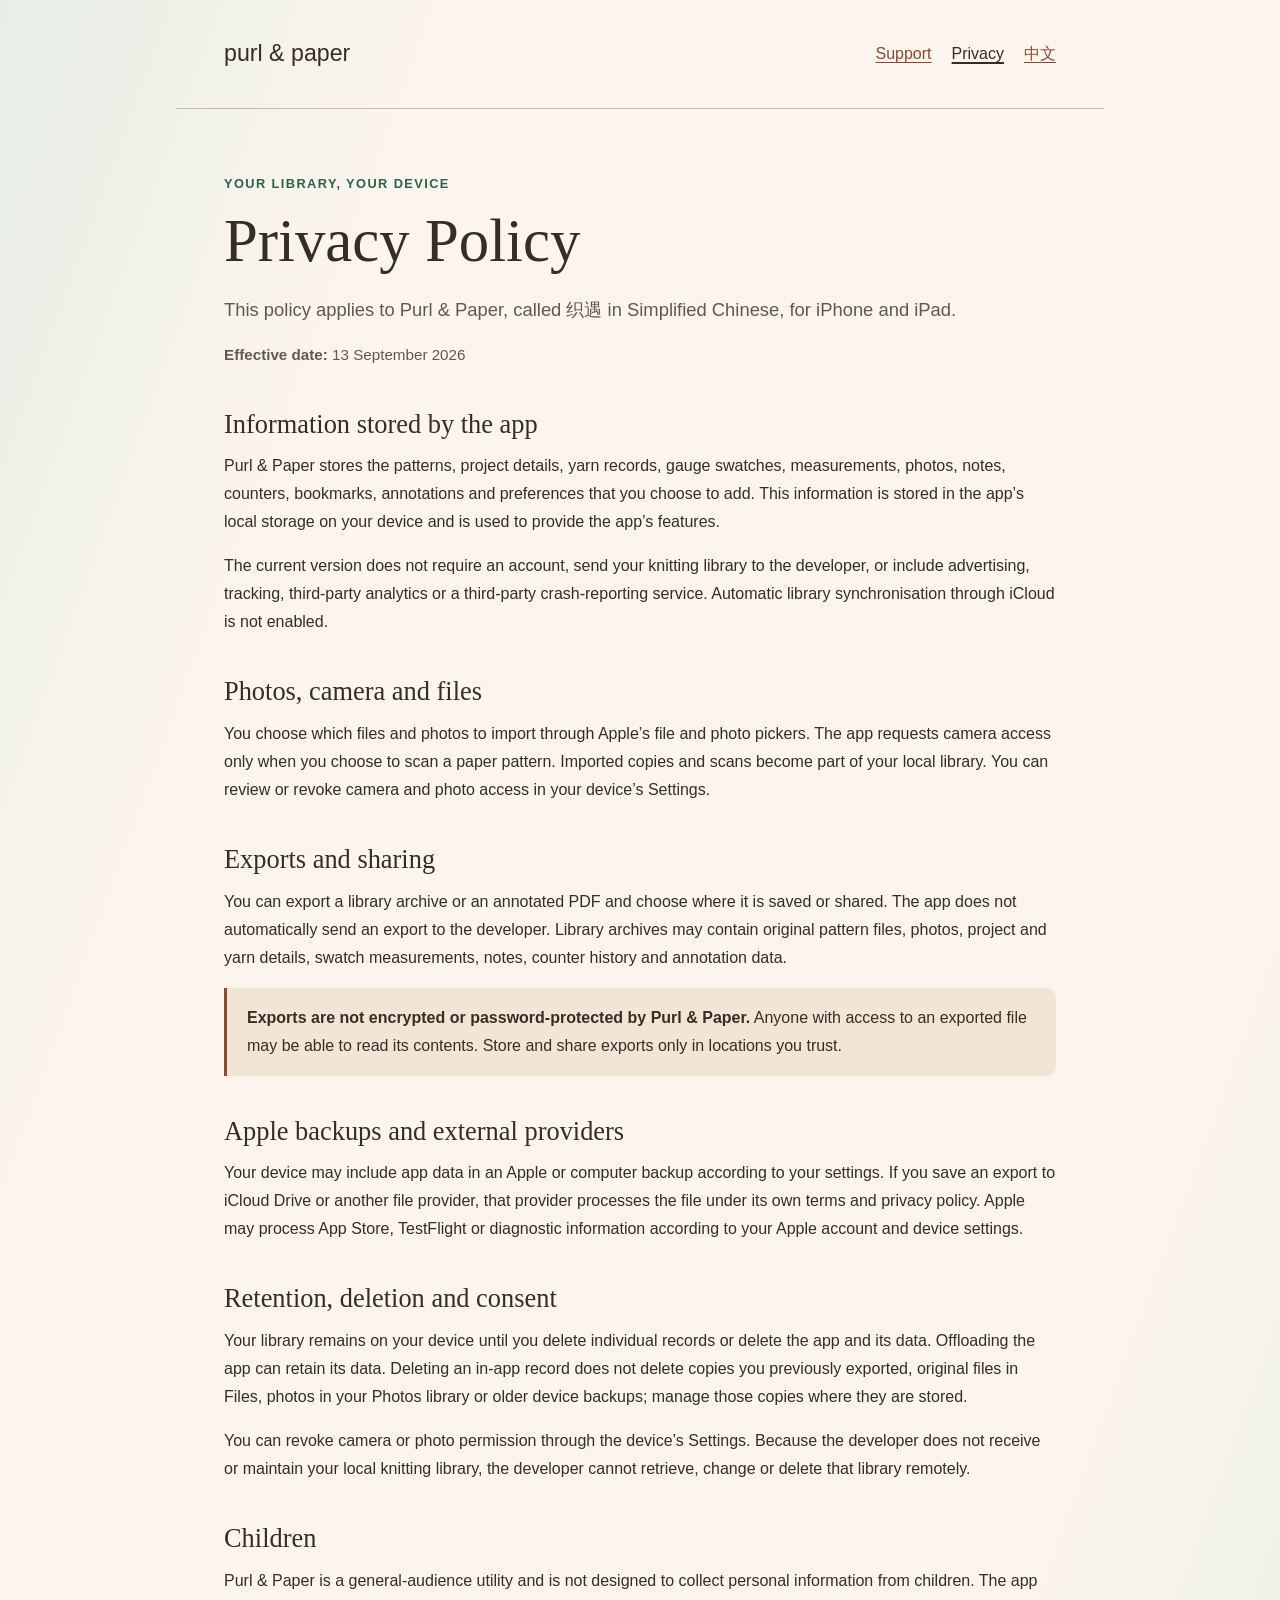
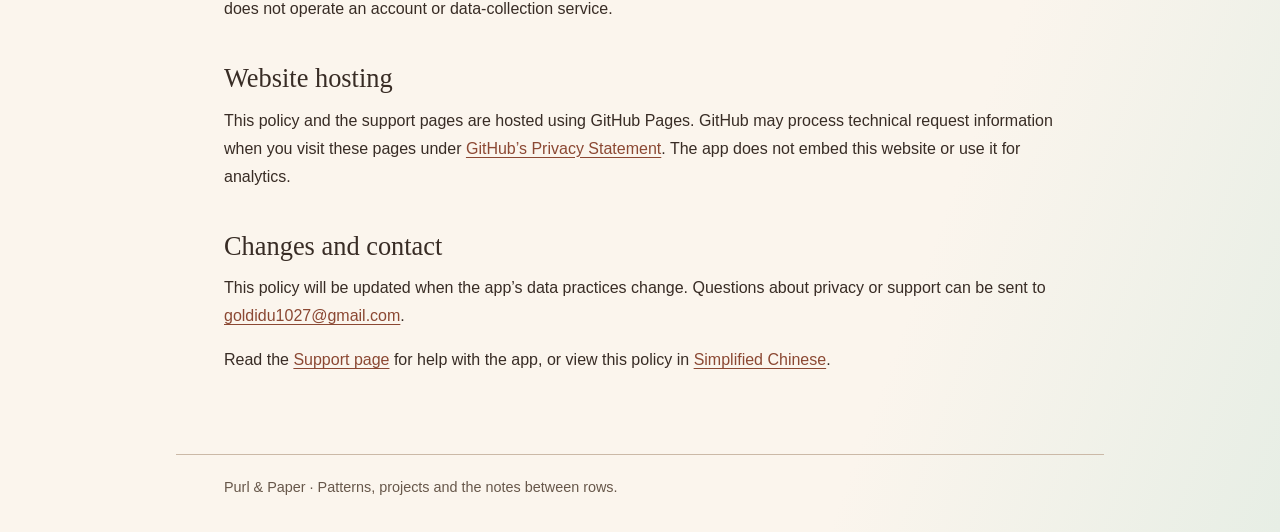
==== privacy.html @ 14161ee5 "Publish privacy and support website" ====
<!doctype html>
<html lang="en">
<head>
  <meta charset="utf-8">
  <meta name="viewport" content="width=device-width, initial-scale=1">
  <meta name="description" content="Privacy policy for Purl &amp; Paper, the private knitting companion for iPhone and iPad.">
  <title>Privacy Policy · Purl &amp; Paper</title>
  <link rel="stylesheet" href="styles.css">
</head>
<body>
  <a class="skip" href="#main">Skip to content</a>
  <header>
    <a class="brand" href="index.html">purl &amp; paper</a>
    <nav aria-label="Main"><a href="support.html">Support</a><a href="privacy.html" aria-current="page">Privacy</a><a lang="zh-Hans" href="privacy-zh.html">中文</a></nav>
  </header>
  <main id="main">
    <p class="eyebrow">Your library, your device</p>
    <h1>Privacy Policy</h1>
    <p class="intro">This policy applies to Purl &amp; Paper, called 织遇 in Simplified Chinese, for iPhone and iPad.</p>
    <p class="meta"><strong>Effective date:</strong> 13 September 2026</p>

    <h2>Information stored by the app</h2>
    <p>Purl &amp; Paper stores the patterns, project details, yarn records, gauge swatches, measurements, photos, notes, counters, bookmarks, annotations and preferences that you choose to add. This information is stored in the app’s local storage on your device and is used to provide the app’s features.</p>
    <p>The current version does not require an account, send your knitting library to the developer, or include advertising, tracking, third-party analytics or a third-party crash-reporting service. Automatic library synchronisation through iCloud is not enabled.</p>

    <h2>Photos, camera and files</h2>
    <p>You choose which files and photos to import through Apple’s file and photo pickers. The app requests camera access only when you choose to scan a paper pattern. Imported copies and scans become part of your local library. You can review or revoke camera and photo access in your device’s Settings.</p>

    <h2>Exports and sharing</h2>
    <p>You can export a library archive or an annotated PDF and choose where it is saved or shared. The app does not automatically send an export to the developer. Library archives may contain original pattern files, photos, project and yarn details, swatch measurements, notes, counter history and annotation data.</p>
    <p class="note"><strong>Exports are not encrypted or password-protected by Purl &amp; Paper.</strong> Anyone with access to an exported file may be able to read its contents. Store and share exports only in locations you trust.</p>

    <h2>Apple backups and external providers</h2>
    <p>Your device may include app data in an Apple or computer backup according to your settings. If you save an export to iCloud Drive or another file provider, that provider processes the file under its own terms and privacy policy. Apple may process App Store, TestFlight or diagnostic information according to your Apple account and device settings.</p>

    <h2>Retention, deletion and consent</h2>
    <p>Your library remains on your device until you delete individual records or delete the app and its data. Offloading the app can retain its data. Deleting an in-app record does not delete copies you previously exported, original files in Files, photos in your Photos library or older device backups; manage those copies where they are stored.</p>
    <p>You can revoke camera or photo permission through the device’s Settings. Because the developer does not receive or maintain your local knitting library, the developer cannot retrieve, change or delete that library remotely.</p>

    <h2>Children</h2>
    <p>Purl &amp; Paper is a general-audience utility and is not designed to collect personal information from children. The app does not operate an account or data-collection service.</p>

    <h2>Website hosting</h2>
    <p>This policy and the support pages are hosted using GitHub Pages. GitHub may process technical request information when you visit these pages under <a href="https://docs.github.com/en/site-policy/privacy-policies/github-general-privacy-statement">GitHub’s Privacy Statement</a>. The app does not embed this website or use it for analytics.</p>

    <h2>Changes and contact</h2>
    <p>This policy will be updated when the app’s data practices change. Questions about privacy or support can be sent to <a href="mailto:goldidu1027@gmail.com">goldidu1027@gmail.com</a>.</p>
    <p>Read the <a href="support.html">Support page</a> for help with the app, or view this policy in <a lang="zh-Hans" href="privacy-zh.html">Simplified Chinese</a>.</p>
  </main>
  <footer>Purl &amp; Paper · Patterns, projects and the notes between rows.</footer>
</body>
</html>
---- styles.css ----
:root {
  color-scheme: light;
  --paper: #fbf5ed;
  --linen: #f1e6d6;
  --sage: #e7eee5;
  --ink: #382c25;
  --muted: #67574a;
  --accent: #8b4833;
  --forest: #2f614d;
  --line: #cbb9a7;
  --shadow: rgb(56 44 37 / .08);
}
* { box-sizing: border-box; }
html { background: var(--sage); }
body { min-height: 100vh; margin: 0; background: linear-gradient(110deg, var(--sage), var(--paper) 22%, var(--paper) 78%, var(--sage)); color: var(--ink); font: 1rem/1.75 -apple-system, BlinkMacSystemFont, "Segoe UI", "PingFang SC", sans-serif; }
a { color: var(--accent); text-underline-offset: .2em; text-decoration-thickness: .08em; }
a:hover { text-decoration-thickness: .15em; }
a:focus-visible { outline: 3px solid var(--forest); outline-offset: 5px; border-radius: 4px; }
.skip { position: absolute; left: 1rem; top: -6rem; padding: .5rem 1rem; background: var(--paper); z-index: 1; }
.skip:focus { top: 1rem; }
header, main, footer { width: min(100%, 58rem); margin: 0 auto; padding-left: clamp(1.25rem, 5vw, 3rem); padding-right: clamp(1.25rem, 5vw, 3rem); }
header { display: flex; align-items: center; justify-content: space-between; gap: 1rem; flex-wrap: wrap; padding-top: 2rem; padding-bottom: 2rem; border-bottom: 1px solid var(--line); }
.brand { color: var(--ink); font: 1.45rem/1.2 -apple-system, BlinkMacSystemFont, "Segoe UI", "PingFang SC", sans-serif; text-decoration: none; }
nav { display: flex; flex-wrap: wrap; gap: .25rem 1.25rem; }
nav a { display: inline-flex; align-items: center; min-height: 44px; }
nav [aria-current="page"] { color: var(--ink); text-decoration-thickness: .15em; }
main { padding-top: clamp(2rem, 5vw, 4rem); padding-bottom: 4rem; }
.eyebrow { margin: 0 0 .6rem; color: var(--forest); font-size: .8rem; letter-spacing: .11em; text-transform: uppercase; font-weight: 700; }
h1, h2 { font-family: Georgia, "Times New Roman", "Songti SC", serif; font-weight: 400; line-height: 1.2; text-wrap: balance; }
h1 { font-size: clamp(2.4rem, 6vw, 3.8rem); margin: 0 0 1rem; }
h2 { font-size: 1.65rem; margin: 2.5rem 0 .6rem; }
p { margin: .75rem 0 1rem; }
.intro { max-width: 46rem; font-size: 1.15rem; color: var(--muted); }
.meta { color: var(--muted); font-size: .95rem; }
.note { padding: 1rem 1.25rem; background: var(--linen); border-left: 3px solid var(--accent); border-radius: 0 .6rem .6rem 0; }
.link-grid { display: grid; grid-template-columns: repeat(auto-fit, minmax(min(100%, 18rem), 1fr)); gap: 1rem; margin-top: 2.5rem; }
.link-card { display: flex; flex-direction: column; gap: .35rem; min-height: 10rem; padding: 1.4rem; color: var(--ink); background: rgb(255 250 244 / .82); border: 1px solid var(--line); border-radius: 1rem; box-shadow: 0 .4rem 1.2rem var(--shadow); text-decoration: none; }
.link-card strong { color: var(--forest); font: 1.55rem/1.25 Georgia, "Times New Roman", "Songti SC", serif; }
.link-card span { color: var(--muted); }
strong { font-weight: 650; }
code { font-size: .95em; overflow-wrap: anywhere; }
footer { border-top: 1px solid var(--line); padding-top: 1.25rem; padding-bottom: 2rem; color: var(--muted); font-size: .9rem; }
@media (max-width: 34rem) { header { align-items: flex-start; } nav { width: 100%; } h1 { font-size: 2.45rem; } }
@media (prefers-contrast: more) { :root { --muted: #382c25; --accent: #743822; --line: #786454; } }
@media (prefers-reduced-motion: no-preference) { .link-card { transition: transform .16s ease, box-shadow .16s ease; } .link-card:hover { transform: translateY(-2px); box-shadow: 0 .6rem 1.5rem rgb(56 44 37 / .12); } }
@media print { header, footer, .skip { display: none; } html, body { background: white; } main { max-width: none; padding: 0; } h2 { break-after: avoid; } a { color: black; } }
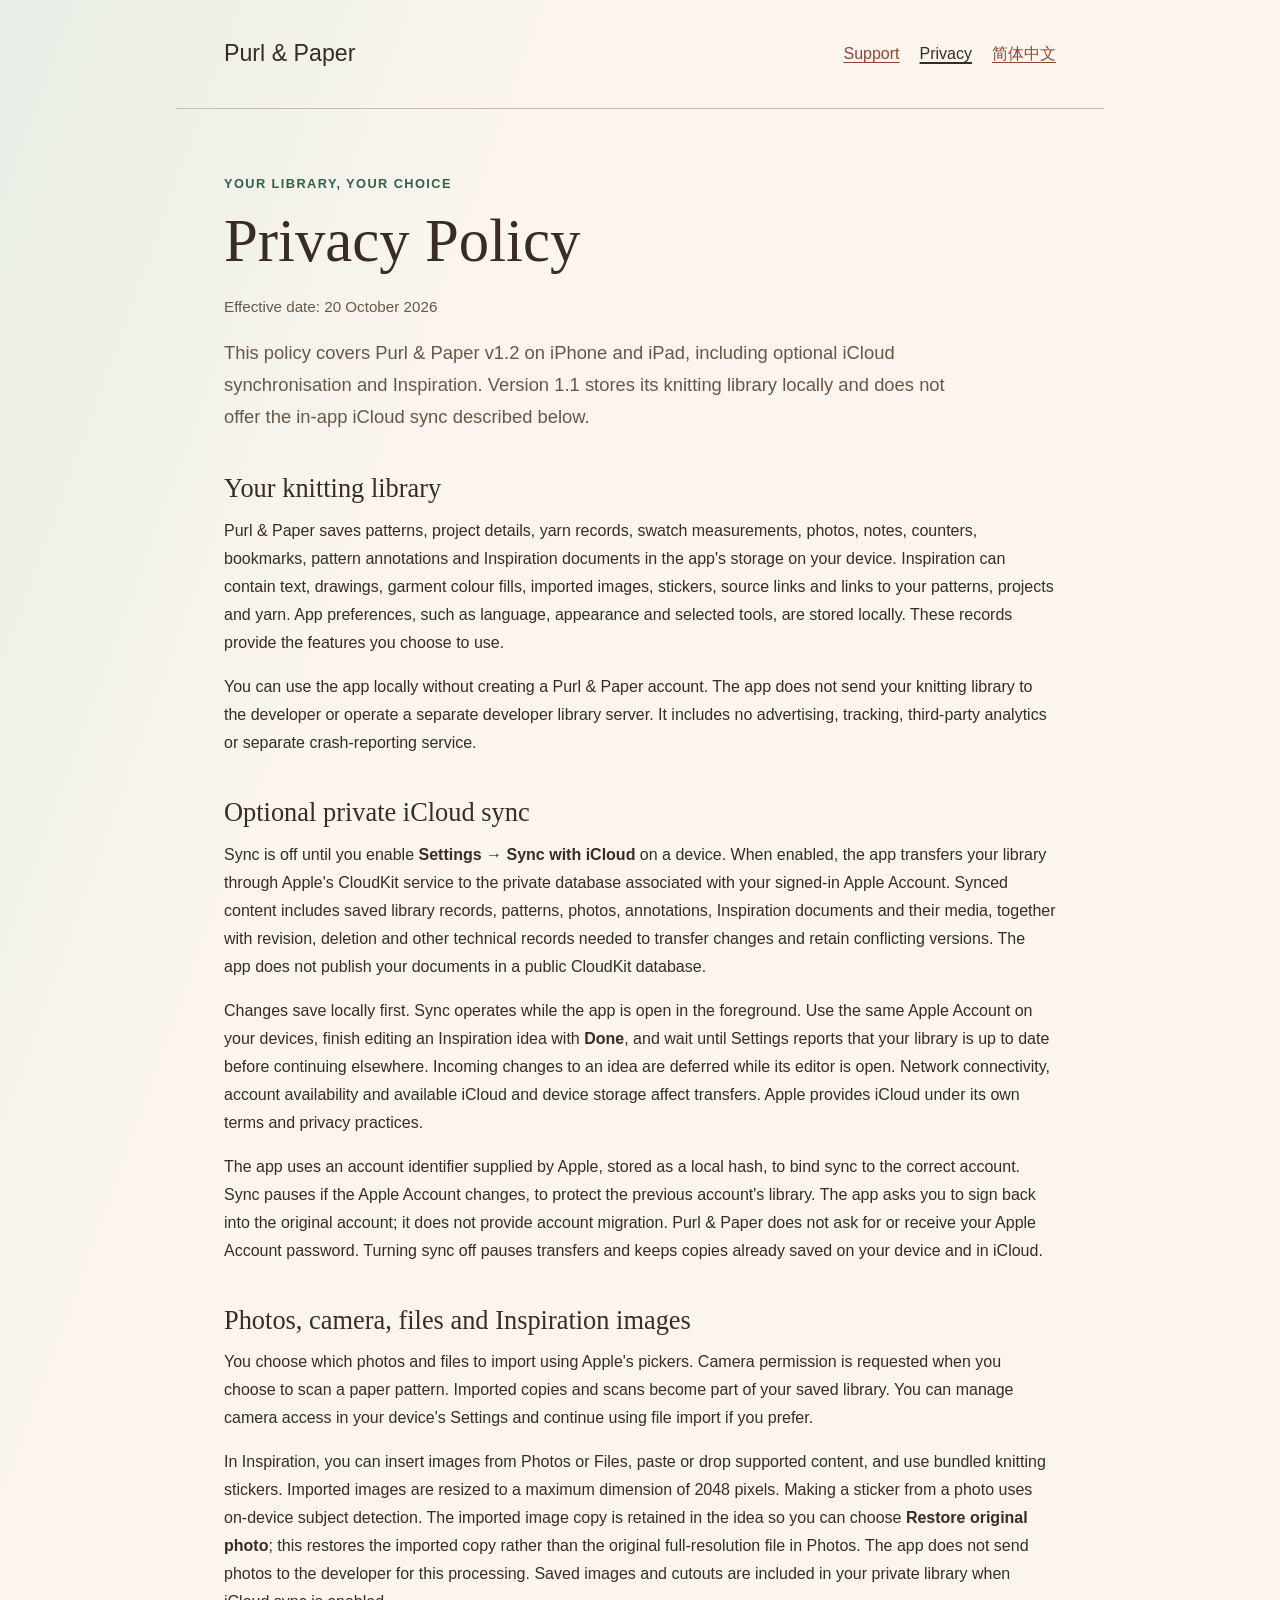
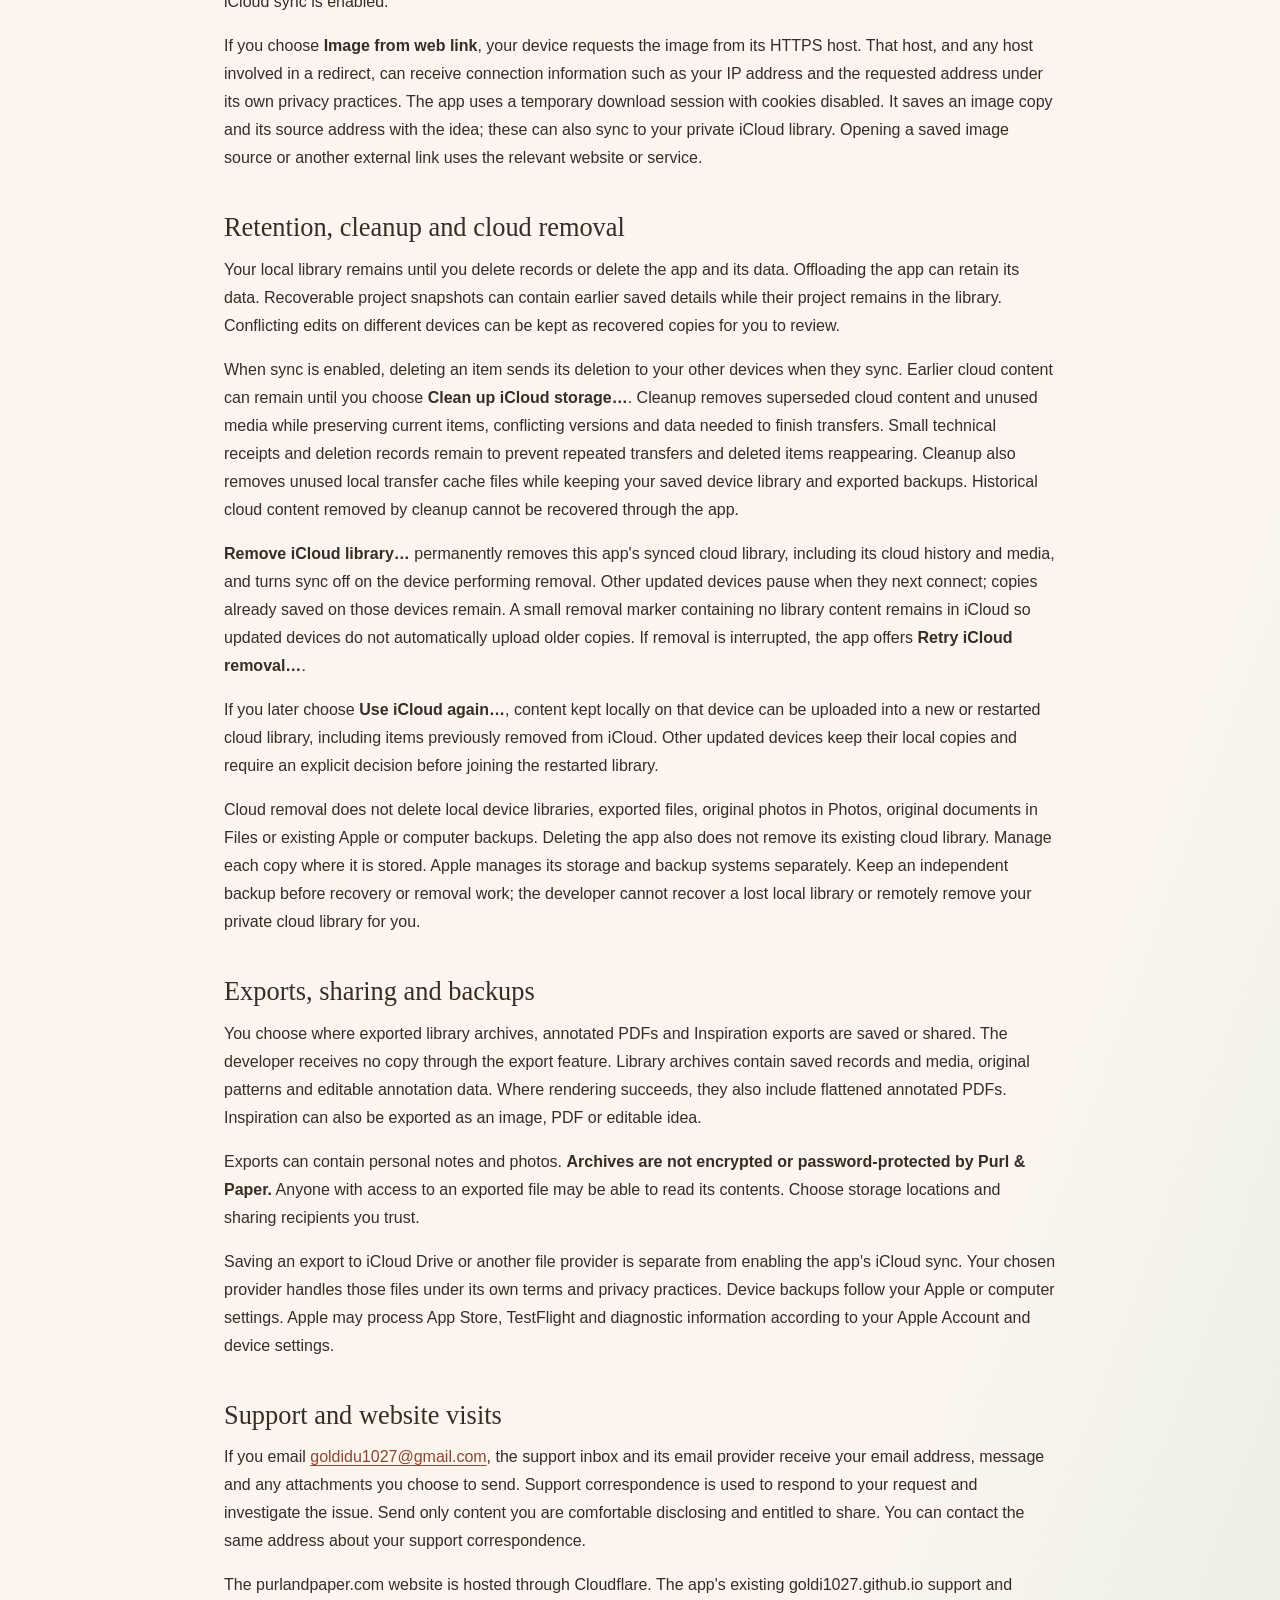
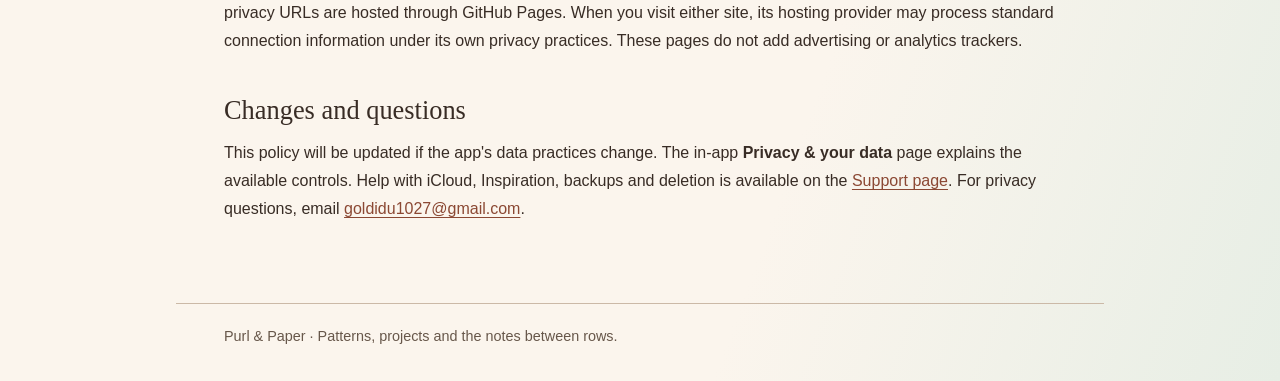
==== commit 855c4f63: "Update privacy and support for v1.2 iCloud and Inspiration" ====
--- a/privacy.html
+++ b/privacy.html
@@ -3,49 +3,47 @@
 <head>
   <meta charset="utf-8">
   <meta name="viewport" content="width=device-width, initial-scale=1">
-  <meta name="description" content="Privacy policy for Purl &amp; Paper, the private knitting companion for iPhone and iPad.">
-  <title>Privacy Policy · Purl &amp; Paper</title>
+  <meta name="description" content="How Purl &amp; Paper v1.2 handles your knitting library, optional private iCloud sync and Inspiration images.">
+  <title>Privacy · Purl &amp; Paper</title>
   <link rel="stylesheet" href="styles.css">
 </head>
 <body>
   <a class="skip" href="#main">Skip to content</a>
   <header>
-    <a class="brand" href="index.html">purl &amp; paper</a>
-    <nav aria-label="Main"><a href="support.html">Support</a><a href="privacy.html" aria-current="page">Privacy</a><a lang="zh-Hans" href="privacy-zh.html">中文</a></nav>
+    <a class="brand" href="support.html">Purl &amp; Paper</a>
+    <nav aria-label="Main"><a href="support.html">Support</a><a href="privacy.html" aria-current="page">Privacy</a><a lang="zh-Hans" href="privacy-zh.html">简体中文</a></nav>
   </header>
   <main id="main">
-    <p class="eyebrow">Your library, your device</p>
+    <p class="eyebrow">Your library, your choice</p>
     <h1>Privacy Policy</h1>
-    <p class="intro">This policy applies to Purl &amp; Paper, called 织遇 in Simplified Chinese, for iPhone and iPad.</p>
-    <p class="meta"><strong>Effective date:</strong> 13 September 2026</p>
-
-    <h2>Information stored by the app</h2>
-    <p>Purl &amp; Paper stores the patterns, project details, yarn records, gauge swatches, measurements, photos, notes, counters, bookmarks, annotations and preferences that you choose to add. This information is stored in the app’s local storage on your device and is used to provide the app’s features.</p>
-    <p>The current version does not require an account, send your knitting library to the developer, or include advertising, tracking, third-party analytics or a third-party crash-reporting service. Automatic library synchronisation through iCloud is not enabled.</p>
-
-    <h2>Photos, camera and files</h2>
-    <p>You choose which files and photos to import through Apple’s file and photo pickers. The app requests camera access only when you choose to scan a paper pattern. Imported copies and scans become part of your local library. You can review or revoke camera and photo access in your device’s Settings.</p>
-
-    <h2>Exports and sharing</h2>
-    <p>You can export a library archive or an annotated PDF and choose where it is saved or shared. The app does not automatically send an export to the developer. Library archives may contain original pattern files, photos, project and yarn details, swatch measurements, notes, counter history and annotation data.</p>
-    <p class="note"><strong>Exports are not encrypted or password-protected by Purl &amp; Paper.</strong> Anyone with access to an exported file may be able to read its contents. Store and share exports only in locations you trust.</p>
-
-    <h2>Apple backups and external providers</h2>
-    <p>Your device may include app data in an Apple or computer backup according to your settings. If you save an export to iCloud Drive or another file provider, that provider processes the file under its own terms and privacy policy. Apple may process App Store, TestFlight or diagnostic information according to your Apple account and device settings.</p>
-
-    <h2>Retention, deletion and consent</h2>
-    <p>Your library remains on your device until you delete individual records or delete the app and its data. Offloading the app can retain its data. Deleting an in-app record does not delete copies you previously exported, original files in Files, photos in your Photos library or older device backups; manage those copies where they are stored.</p>
-    <p>You can revoke camera or photo permission through the device’s Settings. Because the developer does not receive or maintain your local knitting library, the developer cannot retrieve, change or delete that library remotely.</p>
-
-    <h2>Children</h2>
-    <p>Purl &amp; Paper is a general-audience utility and is not designed to collect personal information from children. The app does not operate an account or data-collection service.</p>
-
-    <h2>Website hosting</h2>
-    <p>This policy and the support pages are hosted using GitHub Pages. GitHub may process technical request information when you visit these pages under <a href="https://docs.github.com/en/site-policy/privacy-policies/github-general-privacy-statement">GitHub’s Privacy Statement</a>. The app does not embed this website or use it for analytics.</p>
-
-    <h2>Changes and contact</h2>
-    <p>This policy will be updated when the app’s data practices change. Questions about privacy or support can be sent to <a href="mailto:goldidu1027@gmail.com">goldidu1027@gmail.com</a>.</p>
-    <p>Read the <a href="support.html">Support page</a> for help with the app, or view this policy in <a lang="zh-Hans" href="privacy-zh.html">Simplified Chinese</a>.</p>
+    <p class="meta">Effective date: 20 October 2026</p>
+    <p class="intro">This policy covers Purl &amp; Paper v1.2 on iPhone and iPad, including optional iCloud synchronisation and Inspiration. Version 1.1 stores its knitting library locally and does not offer the in-app iCloud sync described below.</p>
+    <h2>Your knitting library</h2>
+    <p>Purl &amp; Paper saves patterns, project details, yarn records, swatch measurements, photos, notes, counters, bookmarks, pattern annotations and Inspiration documents in the app's storage on your device. Inspiration can contain text, drawings, garment colour fills, imported images, stickers, source links and links to your patterns, projects and yarn. App preferences, such as language, appearance and selected tools, are stored locally. These records provide the features you choose to use.</p>
+    <p>You can use the app locally without creating a Purl &amp; Paper account. The app does not send your knitting library to the developer or operate a separate developer library server. It includes no advertising, tracking, third-party analytics or separate crash-reporting service.</p>
+    <h2>Optional private iCloud sync</h2>
+    <p>Sync is off until you enable <strong>Settings → Sync with iCloud</strong> on a device. When enabled, the app transfers your library through Apple's CloudKit service to the private database associated with your signed-in Apple Account. Synced content includes saved library records, patterns, photos, annotations, Inspiration documents and their media, together with revision, deletion and other technical records needed to transfer changes and retain conflicting versions. The app does not publish your documents in a public CloudKit database.</p>
+    <p>Changes save locally first. Sync operates while the app is open in the foreground. Use the same Apple Account on your devices, finish editing an Inspiration idea with <strong>Done</strong>, and wait until Settings reports that your library is up to date before continuing elsewhere. Incoming changes to an idea are deferred while its editor is open. Network connectivity, account availability and available iCloud and device storage affect transfers. Apple provides iCloud under its own terms and privacy practices.</p>
+    <p>The app uses an account identifier supplied by Apple, stored as a local hash, to bind sync to the correct account. Sync pauses if the Apple Account changes, to protect the previous account's library. The app asks you to sign back into the original account; it does not provide account migration. Purl &amp; Paper does not ask for or receive your Apple Account password. Turning sync off pauses transfers and keeps copies already saved on your device and in iCloud.</p>
+    <h2>Photos, camera, files and Inspiration images</h2>
+    <p>You choose which photos and files to import using Apple's pickers. Camera permission is requested when you choose to scan a paper pattern. Imported copies and scans become part of your saved library. You can manage camera access in your device's Settings and continue using file import if you prefer.</p>
+    <p>In Inspiration, you can insert images from Photos or Files, paste or drop supported content, and use bundled knitting stickers. Imported images are resized to a maximum dimension of 2048 pixels. Making a sticker from a photo uses on-device subject detection. The imported image copy is retained in the idea so you can choose <strong>Restore original photo</strong>; this restores the imported copy rather than the original full-resolution file in Photos. The app does not send photos to the developer for this processing. Saved images and cutouts are included in your private library when iCloud sync is enabled.</p>
+    <p>If you choose <strong>Image from web link</strong>, your device requests the image from its HTTPS host. That host, and any host involved in a redirect, can receive connection information such as your IP address and the requested address under its own privacy practices. The app uses a temporary download session with cookies disabled. It saves an image copy and its source address with the idea; these can also sync to your private iCloud library. Opening a saved image source or another external link uses the relevant website or service.</p>
+    <h2>Retention, cleanup and cloud removal</h2>
+    <p>Your local library remains until you delete records or delete the app and its data. Offloading the app can retain its data. Recoverable project snapshots can contain earlier saved details while their project remains in the library. Conflicting edits on different devices can be kept as recovered copies for you to review.</p>
+    <p>When sync is enabled, deleting an item sends its deletion to your other devices when they sync. Earlier cloud content can remain until you choose <strong>Clean up iCloud storage…</strong>. Cleanup removes superseded cloud content and unused media while preserving current items, conflicting versions and data needed to finish transfers. Small technical receipts and deletion records remain to prevent repeated transfers and deleted items reappearing. Cleanup also removes unused local transfer cache files while keeping your saved device library and exported backups. Historical cloud content removed by cleanup cannot be recovered through the app.</p>
+    <p><strong>Remove iCloud library…</strong> permanently removes this app's synced cloud library, including its cloud history and media, and turns sync off on the device performing removal. Other updated devices pause when they next connect; copies already saved on those devices remain. A small removal marker containing no library content remains in iCloud so updated devices do not automatically upload older copies. If removal is interrupted, the app offers <strong>Retry iCloud removal…</strong>.</p>
+    <p>If you later choose <strong>Use iCloud again…</strong>, content kept locally on that device can be uploaded into a new or restarted cloud library, including items previously removed from iCloud. Other updated devices keep their local copies and require an explicit decision before joining the restarted library.</p>
+    <p>Cloud removal does not delete local device libraries, exported files, original photos in Photos, original documents in Files or existing Apple or computer backups. Deleting the app also does not remove its existing cloud library. Manage each copy where it is stored. Apple manages its storage and backup systems separately. Keep an independent backup before recovery or removal work; the developer cannot recover a lost local library or remotely remove your private cloud library for you.</p>
+    <h2>Exports, sharing and backups</h2>
+    <p>You choose where exported library archives, annotated PDFs and Inspiration exports are saved or shared. The developer receives no copy through the export feature. Library archives contain saved records and media, original patterns and editable annotation data. Where rendering succeeds, they also include flattened annotated PDFs. Inspiration can also be exported as an image, PDF or editable idea.</p>
+    <p>Exports can contain personal notes and photos. <strong>Archives are not encrypted or password-protected by Purl &amp; Paper.</strong> Anyone with access to an exported file may be able to read its contents. Choose storage locations and sharing recipients you trust.</p>
+    <p>Saving an export to iCloud Drive or another file provider is separate from enabling the app's iCloud sync. Your chosen provider handles those files under its own terms and privacy practices. Device backups follow your Apple or computer settings. Apple may process App Store, TestFlight and diagnostic information according to your Apple Account and device settings.</p>
+    <h2>Support and website visits</h2>
+    <p>If you email <a href="mailto:goldidu1027@gmail.com">goldidu1027@gmail.com</a>, the support inbox and its email provider receive your email address, message and any attachments you choose to send. Support correspondence is used to respond to your request and investigate the issue. Send only content you are comfortable disclosing and entitled to share. You can contact the same address about your support correspondence.</p>
+    <p>The purlandpaper.com website is hosted through Cloudflare. The app's existing goldi1027.github.io support and privacy URLs are hosted through GitHub Pages. When you visit either site, its hosting provider may process standard connection information under its own privacy practices. These pages do not add advertising or analytics trackers.</p>
+    <h2>Changes and questions</h2>
+    <p>This policy will be updated if the app's data practices change. The in-app <strong>Privacy &amp; your data</strong> page explains the available controls. Help with iCloud, Inspiration, backups and deletion is available on the <a href="support.html">Support page</a>. For privacy questions, email <a href="mailto:goldidu1027@gmail.com">goldidu1027@gmail.com</a>.</p>
   </main>
   <footer>Purl &amp; Paper · Patterns, projects and the notes between rows.</footer>
 </body>
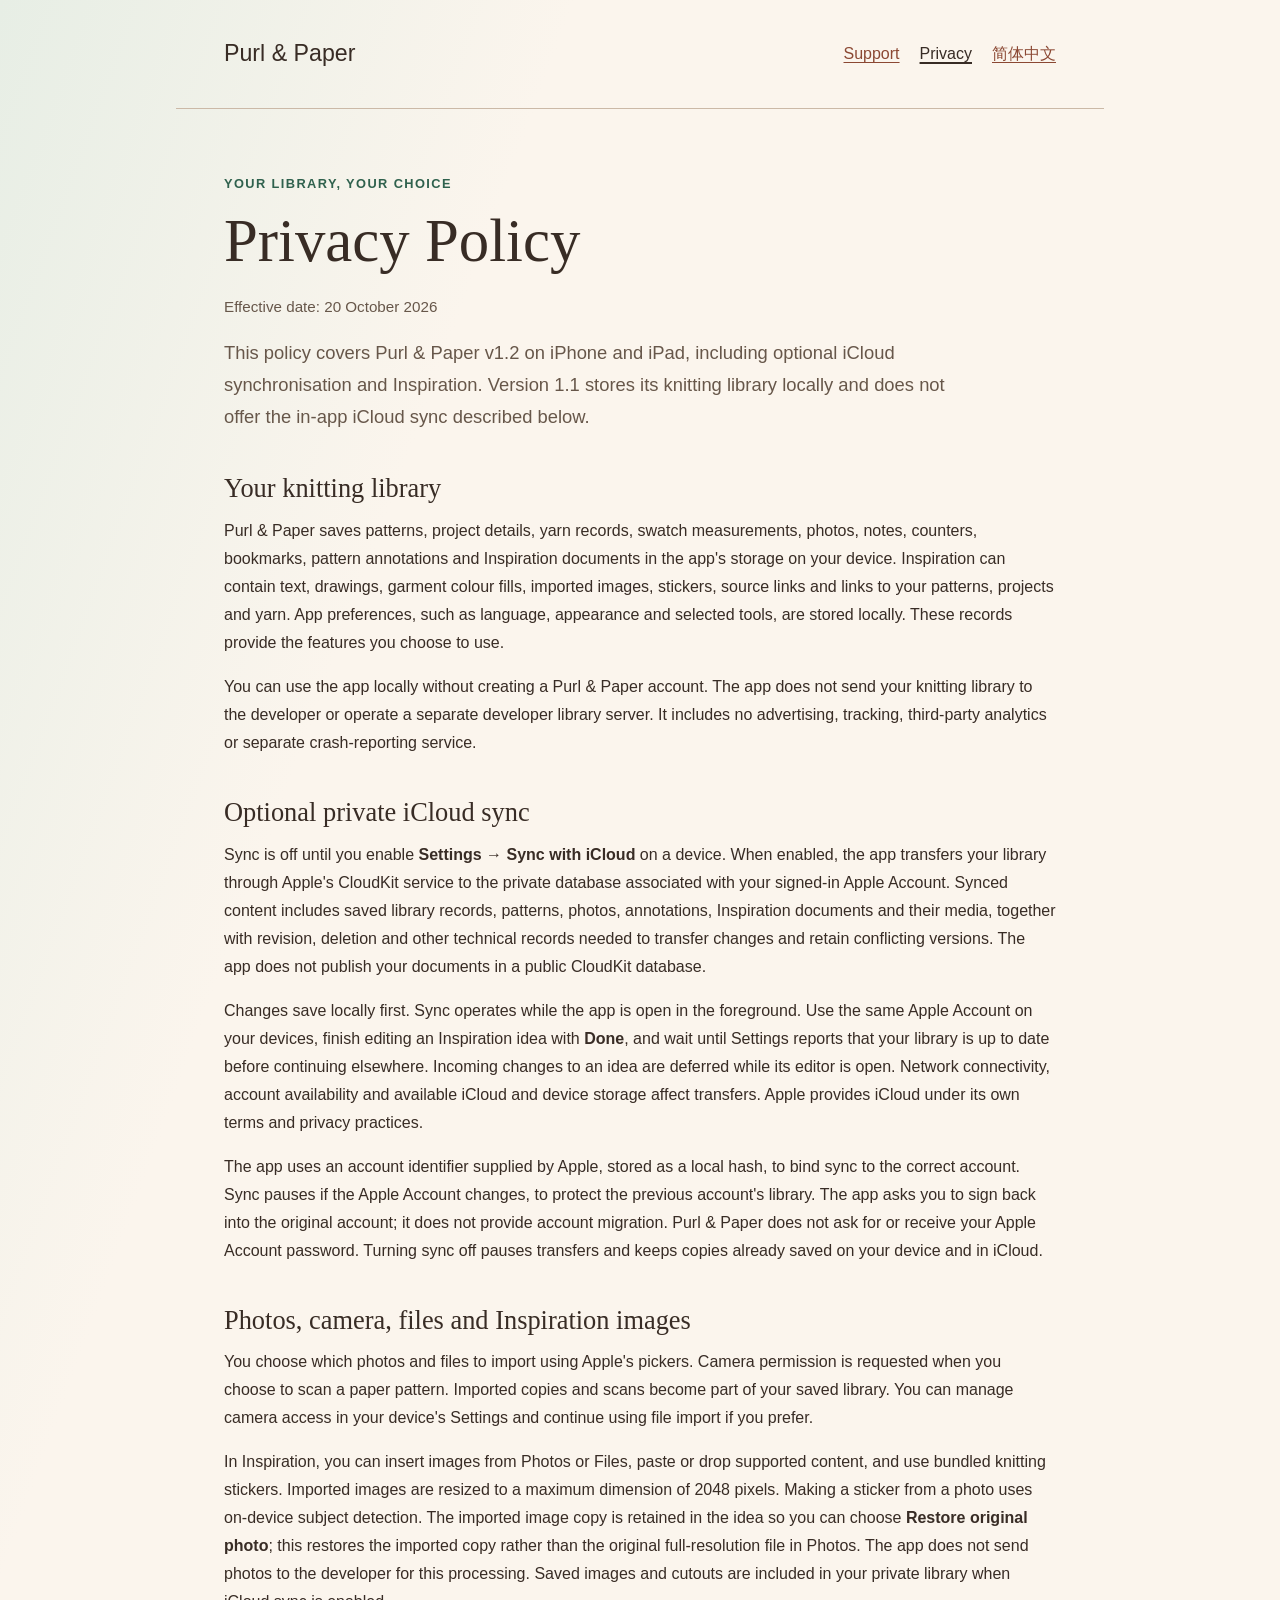
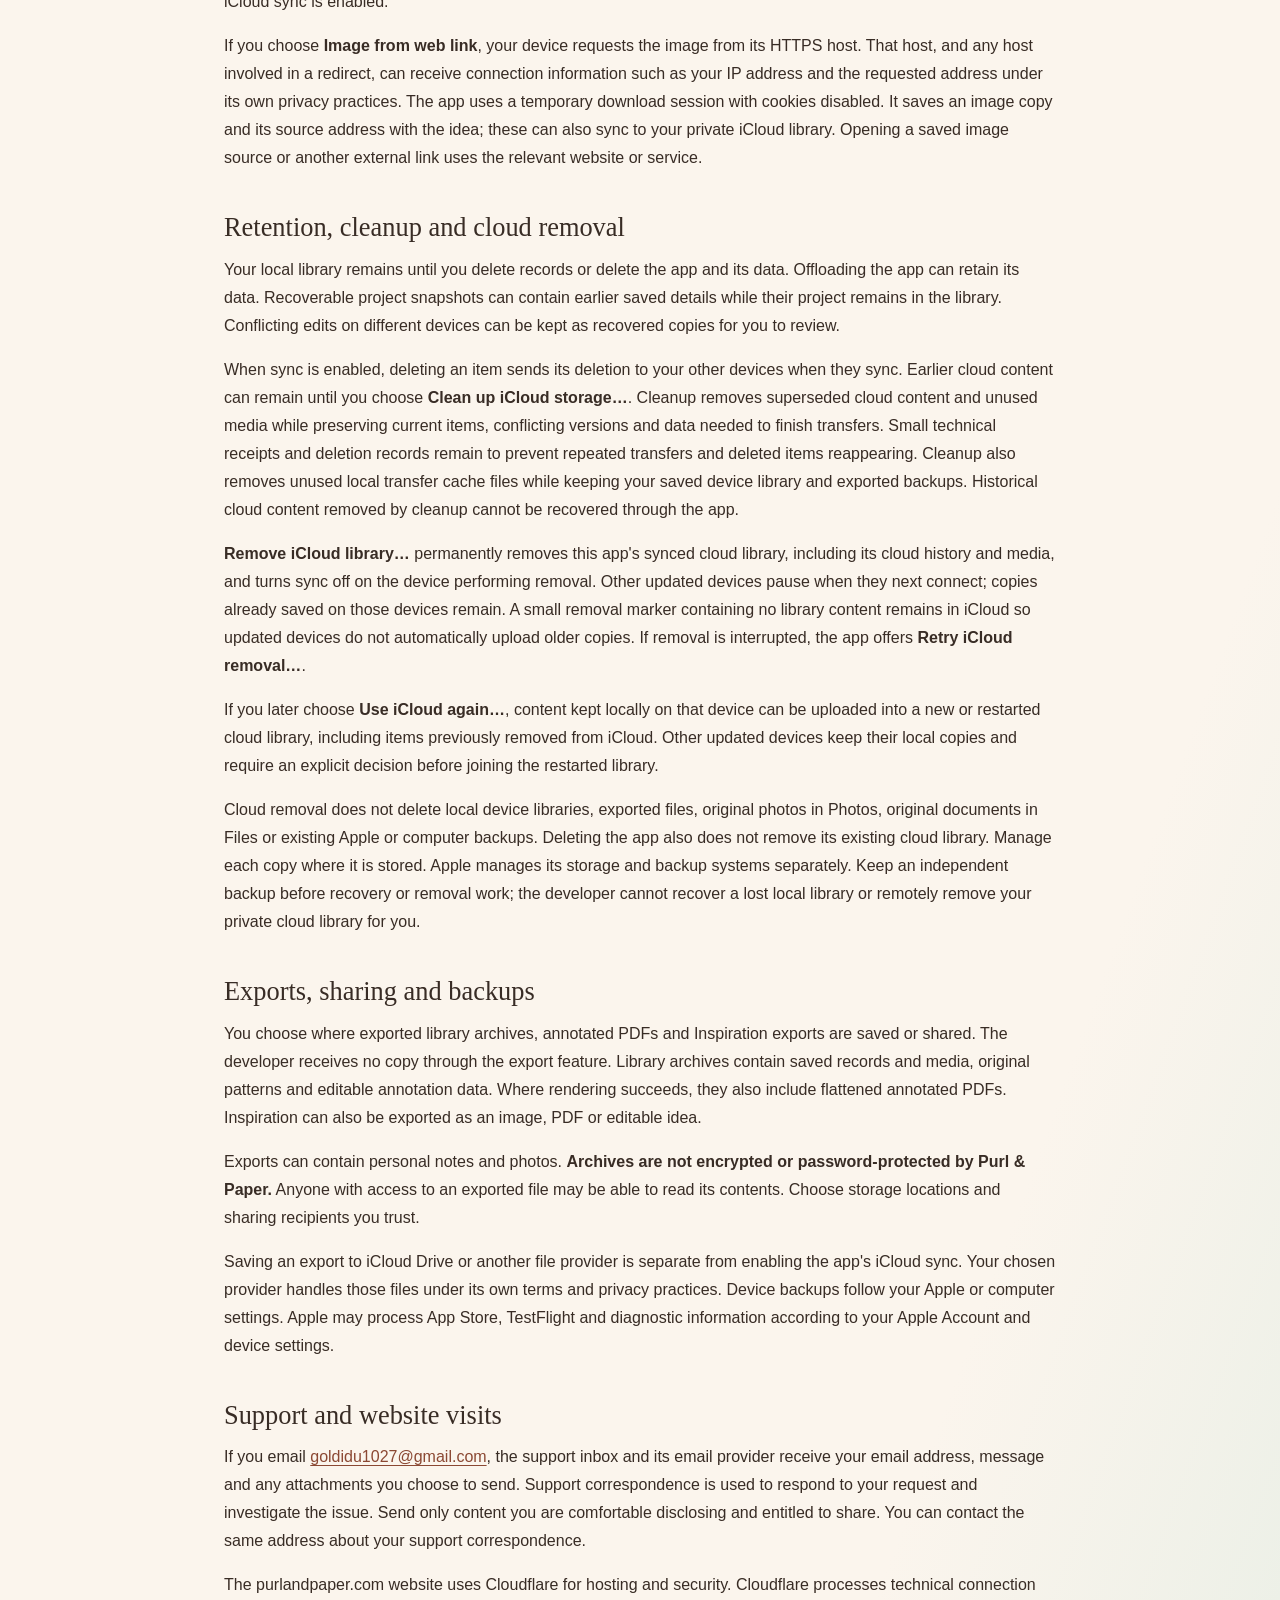
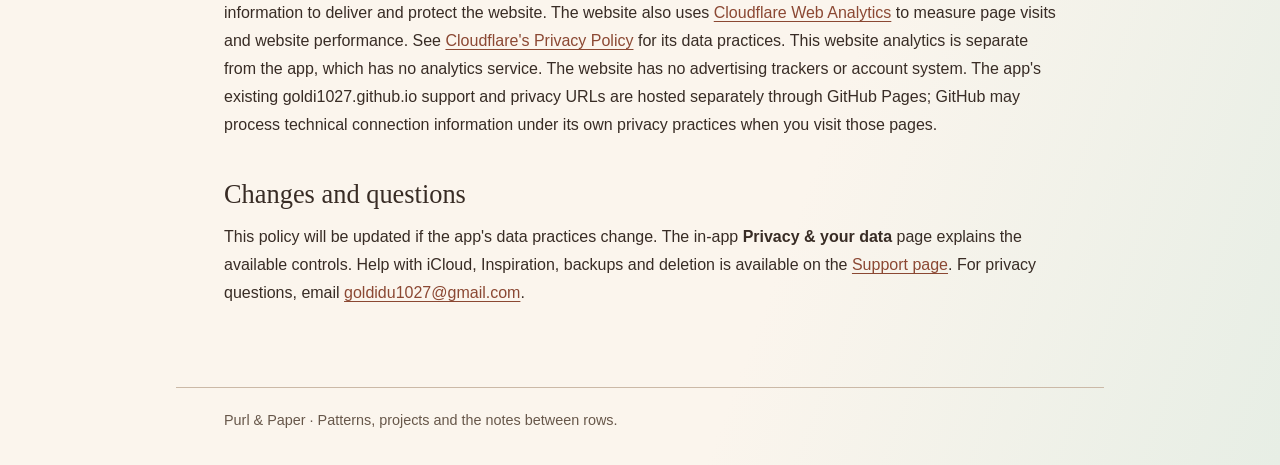
==== commit 6dc85246: "Disclose existing Cloudflare website analytics in privacy policy" ====
--- a/privacy.html
+++ b/privacy.html
@@ -41,7 +41,7 @@
     <p>Saving an export to iCloud Drive or another file provider is separate from enabling the app's iCloud sync. Your chosen provider handles those files under its own terms and privacy practices. Device backups follow your Apple or computer settings. Apple may process App Store, TestFlight and diagnostic information according to your Apple Account and device settings.</p>
     <h2>Support and website visits</h2>
     <p>If you email <a href="mailto:goldidu1027@gmail.com">goldidu1027@gmail.com</a>, the support inbox and its email provider receive your email address, message and any attachments you choose to send. Support correspondence is used to respond to your request and investigate the issue. Send only content you are comfortable disclosing and entitled to share. You can contact the same address about your support correspondence.</p>
-    <p>The purlandpaper.com website is hosted through Cloudflare. The app's existing goldi1027.github.io support and privacy URLs are hosted through GitHub Pages. When you visit either site, its hosting provider may process standard connection information under its own privacy practices. These pages do not add advertising or analytics trackers.</p>
+    <p>The purlandpaper.com website uses Cloudflare for hosting and security. Cloudflare processes technical connection information to deliver and protect the website. The website also uses <a href="https://developers.cloudflare.com/web-analytics/about/">Cloudflare Web Analytics</a> to measure page visits and website performance. See <a href="https://www.cloudflare.com/privacypolicy/">Cloudflare's Privacy Policy</a> for its data practices. This website analytics is separate from the app, which has no analytics service. The website has no advertising trackers or account system. The app's existing goldi1027.github.io support and privacy URLs are hosted separately through GitHub Pages; GitHub may process technical connection information under its own privacy practices when you visit those pages.</p>
     <h2>Changes and questions</h2>
     <p>This policy will be updated if the app's data practices change. The in-app <strong>Privacy &amp; your data</strong> page explains the available controls. Help with iCloud, Inspiration, backups and deletion is available on the <a href="support.html">Support page</a>. For privacy questions, email <a href="mailto:goldidu1027@gmail.com">goldidu1027@gmail.com</a>.</p>
   </main>
